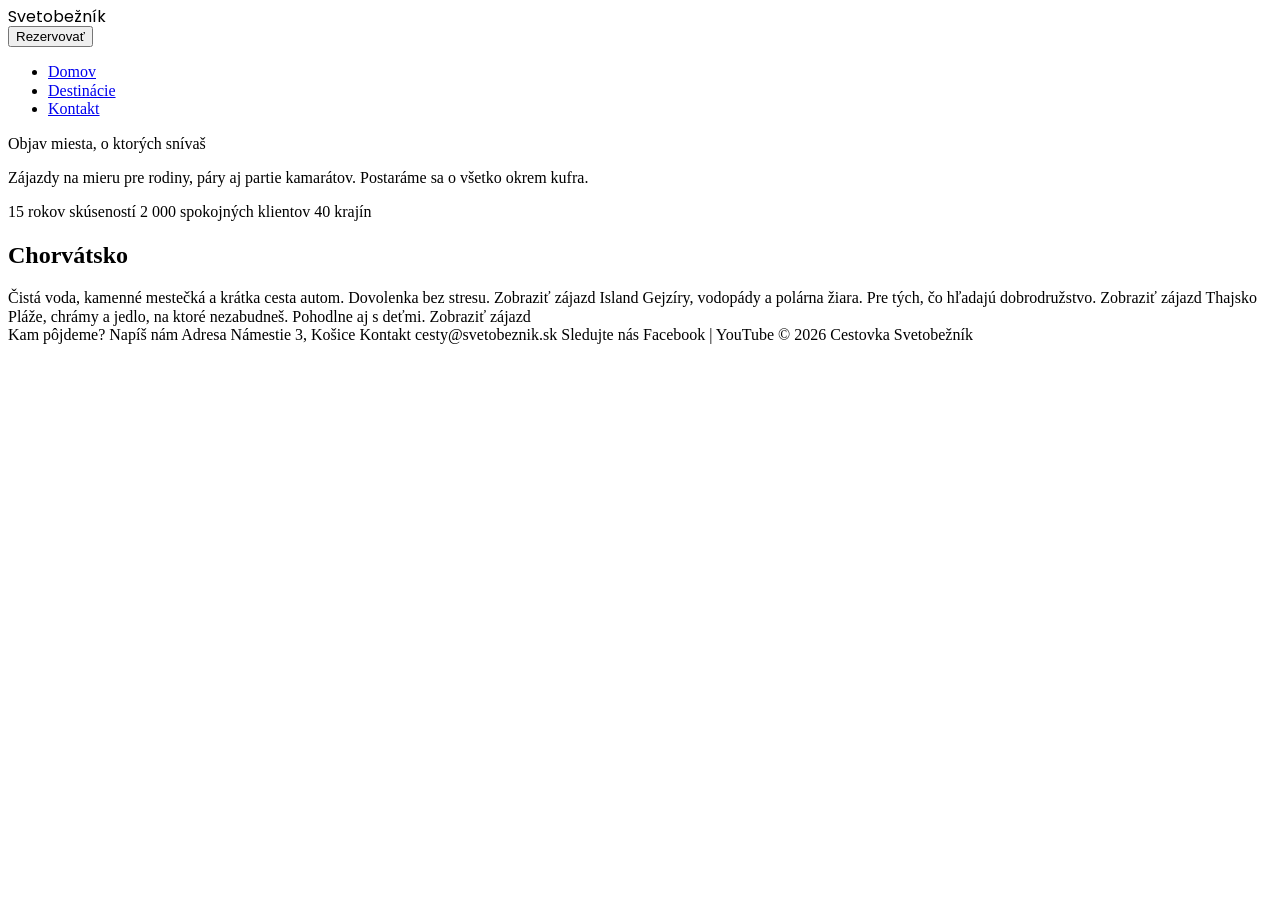
==== starter/index.html @ 5f1f6ad6 "pomenovanie sekcii" ====
<!DOCTYPE html>
<html lang="en">
<head>
    <meta charset="UTF-8">
    <meta name="viewport" content="width=device-width, initial-scale=1.0">
    <link rel="stylesheet" href="assets/css/normalize.css"> 
    <link rel="stylesheet" href="assets/css/style.css">
    <title>nechce sa mi</title>
</head>
<body>

    <header>
        <div class="Logo">Svetobežník</div>
        <button>Rezervovať</button>

        <nav>
            <ul>
                <li><a href="#">Domov</a></li>
                <li><a href="#">Destinácie</a></li>
                <li><a href="#">Kontakt</a></li>
            </ul>
        </nav>
    </header>

    <main>
        <section class="Miesta">
            Objav miesta, o ktorých snívaš
            <p>Zájazdy na mieru pre rodiny, páry aj partie kamarátov. Postaráme sa o všetko okrem kufra.</p>
        </section>

        <section class="Info">
            15
            rokov skúseností

            2 000
            spokojných klientov

            40
            krajín
        </section>

        <section class="Krajiny">
            <h2>Chorvátsko</h2>
            Čistá voda, kamenné mestečká a krátka cesta autom. Dovolenka bez stresu.
            Zobraziť zájazd

            Island
            Gejzíry, vodopády a polárna žiara. Pre tých, čo hľadajú dobrodružstvo.
            Zobraziť zájazd

            Thajsko
            Pláže, chrámy a jedlo, na ktoré nezabudneš. Pohodlne aj s deťmi.
            Zobraziť zájazd
        </section>

    </main>

    <footer>
        Kam pôjdeme?
        Napíš nám

        Adresa
        Námestie 3, Košice

        Kontakt
        cesty@svetobeznik.sk

        Sledujte nás

        Facebook |
        YouTube
        © 2026 Cestovka Svetobežník
    </footer>

</body>
</html>
---- starter/assets/css/style.css ----
@import url('https://fonts.googleapis.com/css2?family=Poppins:ital,wght@0,100;0,300;0,400;0,500;0,600;0,700;0,800;0,900;1,100;1,300;1,400;1,500;1,600;1,700;1,800;1,900&display=swap');
@import url('https://fonts.googleapis.com/css2?family=Merriweather:ital,opsz,wght@0,18..144,300..900;1,18..144,300..900&display=swap');

:root {
    --ocean: #087e78;
    --hlbka: #123b3a;
    --piesok: #f3faf7;
    --koral: #f5b544;
    --biela: hsla(0, 0%, 100%, 0.78)
}

.Logo {
    font-family: 'Poppins', sans-serif;
}
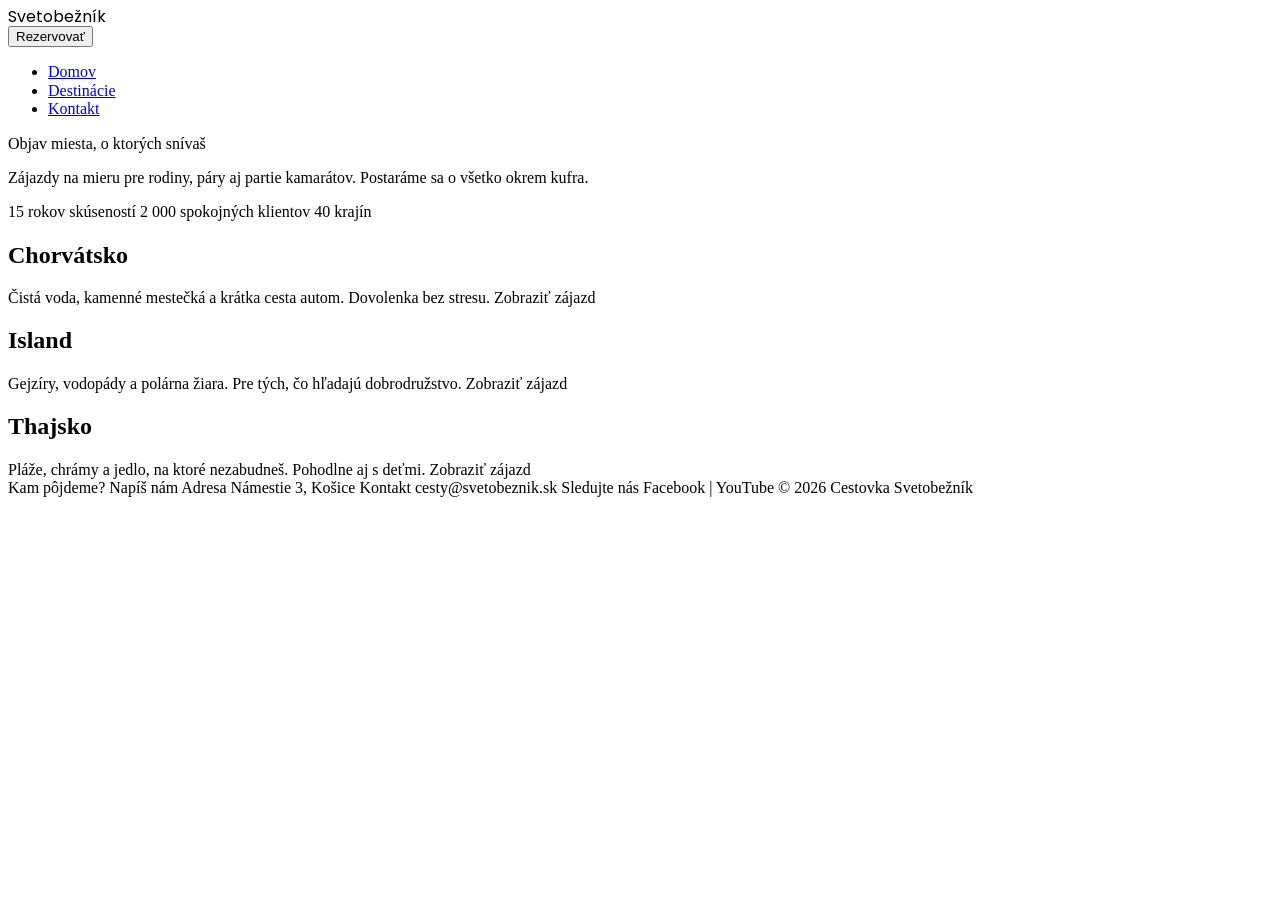
==== commit 51df9222: "h2 nadpisy miest" ====
--- a/starter/index.html
+++ b/starter/index.html
@@ -44,11 +44,11 @@
             Čistá voda, kamenné mestečká a krátka cesta autom. Dovolenka bez stresu.
             Zobraziť zájazd
 
-            Island
+            <h2>Island</h2>
             Gejzíry, vodopády a polárna žiara. Pre tých, čo hľadajú dobrodružstvo.
             Zobraziť zájazd
 
-            Thajsko
+            <h2>Thajsko</h2>
             Pláže, chrámy a jedlo, na ktoré nezabudneš. Pohodlne aj s deťmi.
             Zobraziť zájazd
         </section>
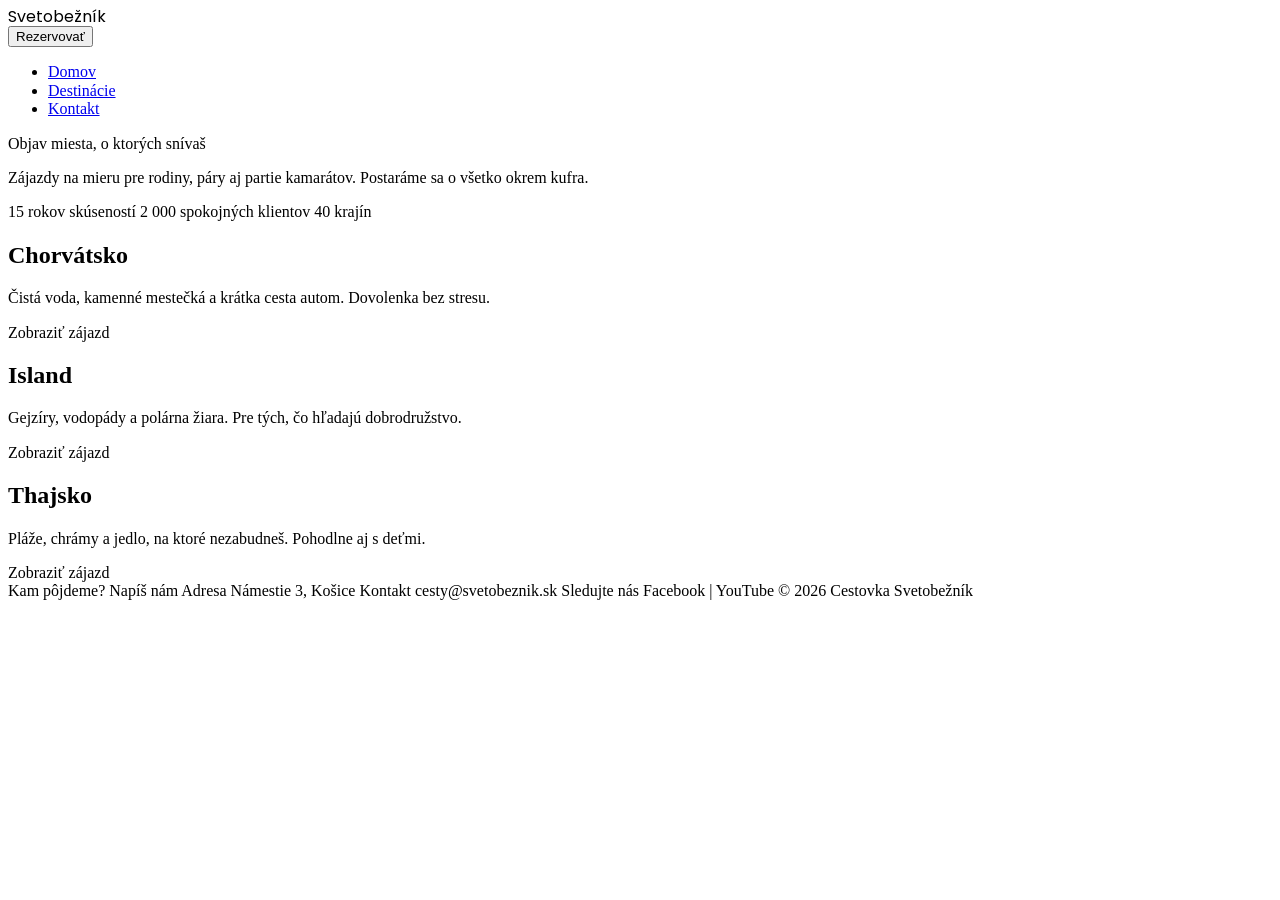
==== commit 77b6182c: "pridanie paragrafov" ====
--- a/starter/index.html
+++ b/starter/index.html
@@ -41,16 +41,23 @@
 
         <section class="Krajiny">
             <h2>Chorvátsko</h2>
-            Čistá voda, kamenné mestečká a krátka cesta autom. Dovolenka bez stresu.
+            
+            <p>Čistá voda, kamenné mestečká a krátka cesta autom. Dovolenka bez stresu.</p>
+            
             Zobraziť zájazd
 
             <h2>Island</h2>
-            Gejzíry, vodopády a polárna žiara. Pre tých, čo hľadajú dobrodružstvo.
+            
+            <p>Gejzíry, vodopády a polárna žiara. Pre tých, čo hľadajú dobrodružstvo.</p>
+
             Zobraziť zájazd
 
             <h2>Thajsko</h2>
-            Pláže, chrámy a jedlo, na ktoré nezabudneš. Pohodlne aj s deťmi.
+
+            <p>Pláže, chrámy a jedlo, na ktoré nezabudneš. Pohodlne aj s deťmi.</p>
+
             Zobraziť zájazd
+
         </section>
 
     </main>
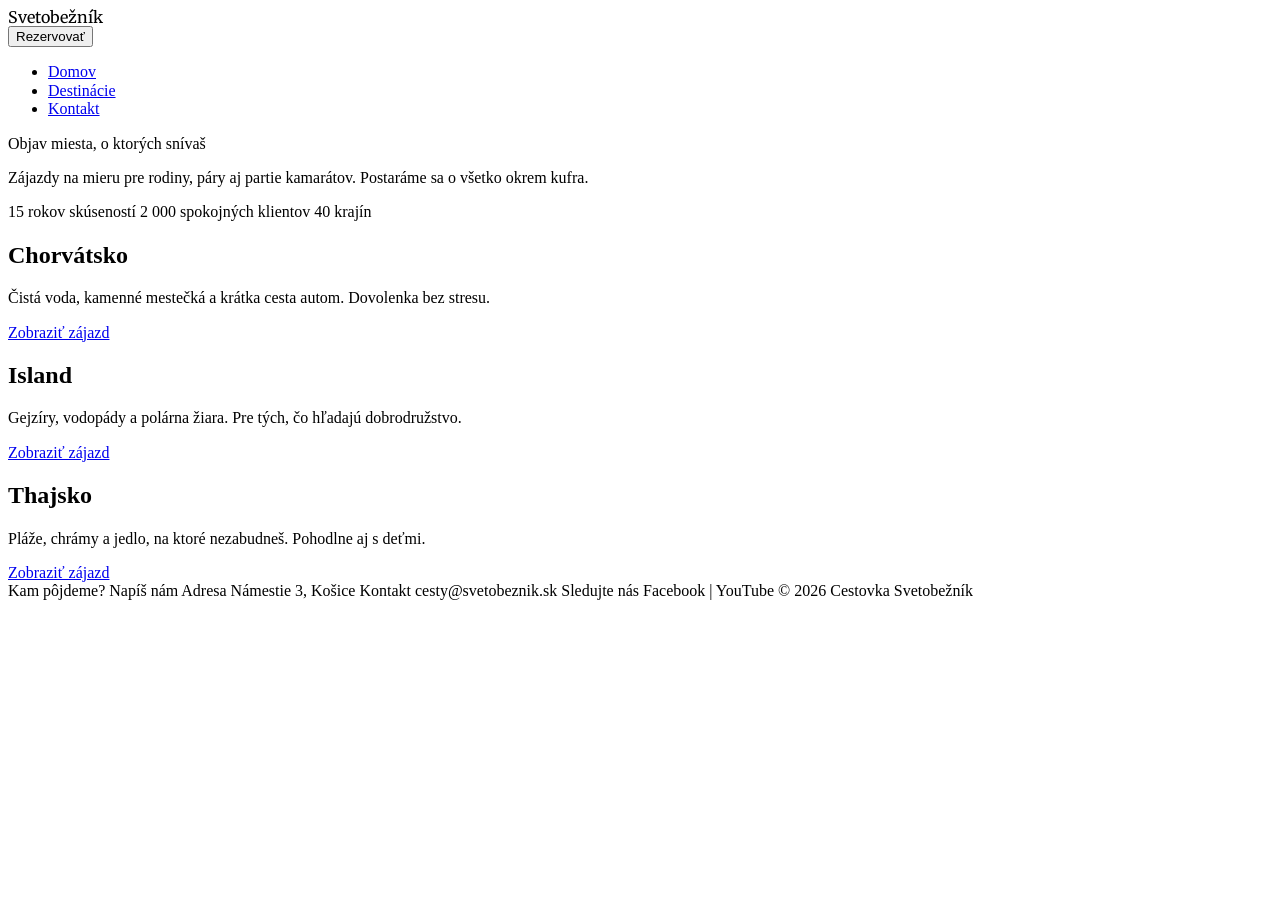
==== commit 57ad4541: "pridanie linkov v section krajiny" ====
--- a/starter/index.html
+++ b/starter/index.html
@@ -43,20 +43,20 @@
             <h2>Chorvátsko</h2>
             
             <p>Čistá voda, kamenné mestečká a krátka cesta autom. Dovolenka bez stresu.</p>
-            
-            Zobraziť zájazd
+
+            <a href="#">Zobraziť zájazd</a>
 
             <h2>Island</h2>
             
             <p>Gejzíry, vodopády a polárna žiara. Pre tých, čo hľadajú dobrodružstvo.</p>
 
-            Zobraziť zájazd
+            <a href="#">Zobraziť zájazd</a>
 
             <h2>Thajsko</h2>
 
             <p>Pláže, chrámy a jedlo, na ktoré nezabudneš. Pohodlne aj s deťmi.</p>
 
-            Zobraziť zájazd
+            <a href="#">Zobraziť zájazd</a>
 
         </section>
 
--- a/starter/assets/css/style.css
+++ b/starter/assets/css/style.css
@@ -10,5 +10,5 @@
 }
 
 .Logo {
-    font-family: 'Poppins', sans-serif;
+    font-family: 'Merriweather', sans-serif;
 }
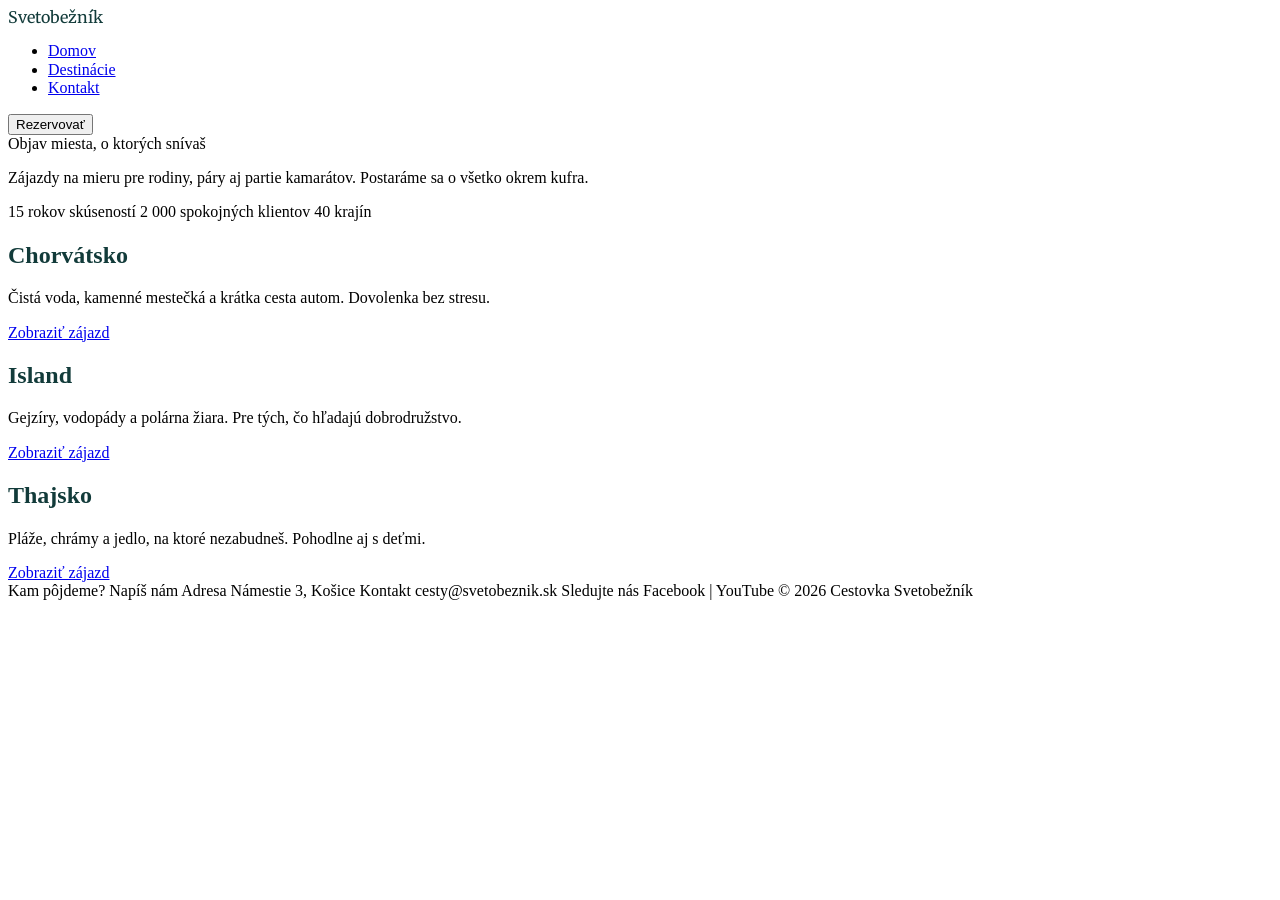
==== commit 5e24ce3d: "pridavanie farieb" ====
--- a/starter/index.html
+++ b/starter/index.html
@@ -11,7 +11,6 @@
 
     <header>
         <div class="Logo">Svetobežník</div>
-        <button>Rezervovať</button>
 
         <nav>
             <ul>
@@ -20,6 +19,9 @@
                 <li><a href="#">Kontakt</a></li>
             </ul>
         </nav>
+
+        <button>Rezervovať</button>
+        
     </header>
 
     <main>
--- a/starter/assets/css/style.css
+++ b/starter/assets/css/style.css
@@ -9,6 +9,15 @@
     --biela: hsla(0, 0%, 100%, 0.78)
 }
 
+header {
+    background-color: var(--biela)
+}
+
 .Logo {
     font-family: 'Merriweather', sans-serif;
+    color: var(--hlbka);
+}
+
+h2{
+    color: var(--hlbka);
 }
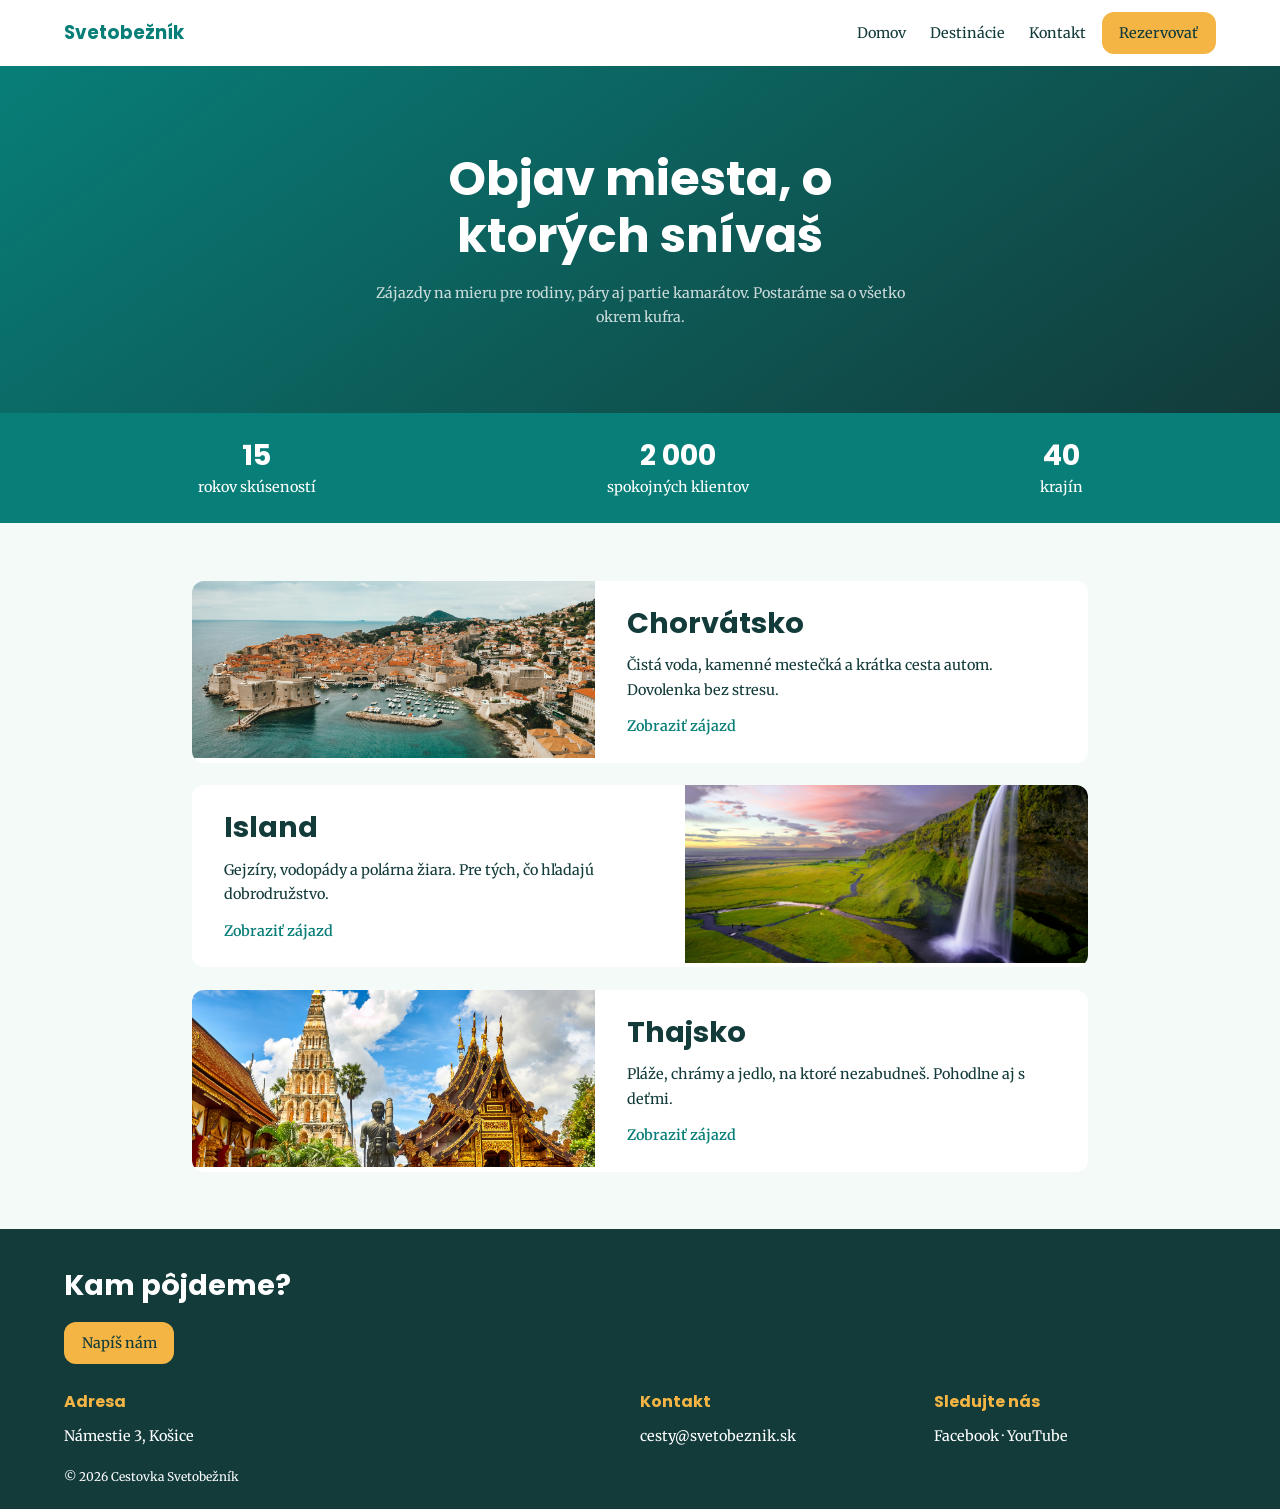
==== commit 49115f3c: "I did the desktop version" ====
--- a/starter/index.html
+++ b/starter/index.html
@@ -1,85 +1,112 @@
 <!DOCTYPE html>
-<html lang="en">
+<html lang="sk">
 <head>
     <meta charset="UTF-8">
     <meta name="viewport" content="width=device-width, initial-scale=1.0">
-    <link rel="stylesheet" href="assets/css/normalize.css"> 
+    <link rel="stylesheet" href="assets/css/normalize.css">
     <link rel="stylesheet" href="assets/css/style.css">
-    <title>nechce sa mi</title>
+    <title>Svetobežník | Dovolenka podľa vašich predstáv</title>
 </head>
 <body>
+    <header class="hlavicka" id="domov">
+        <a class="hlavicka__logo" href="#domov">Svetobežník</a>
 
-    <header>
-        <div class="Logo">Svetobežník</div>
-
-        <nav>
-            <ul>
-                <li><a href="#">Domov</a></li>
-                <li><a href="#">Destinácie</a></li>
-                <li><a href="#">Kontakt</a></li>
+        <nav class="navigacia" aria-label="Hlavná navigácia">
+            <ul class="navigacia__zoznam">
+                <li><a href="#domov">Domov</a></li>
+                <li><a href="#destinacie">Destinácie</a></li>
+                <li><a href="#kontakt">Kontakt</a></li>
             </ul>
         </nav>
 
-        <button>Rezervovať</button>
-        
+        <a class="tlacidlo" href="#kontakt">Rezervovať</a>
     </header>
 
     <main>
-        <section class="Miesta">
-            Objav miesta, o ktorých snívaš
-            <p>Zájazdy na mieru pre rodiny, páry aj partie kamarátov. Postaráme sa o všetko okrem kufra.</p>
+        <section class="uvod" aria-labelledby="uvod-nadpis">
+            <div class="uvod__obsah">
+                <h1 id="uvod-nadpis">Objav miesta, o ktorých snívaš</h1>
+                <p>Zájazdy na mieru pre rodiny, páry aj partie kamarátov. Postaráme sa o všetko okrem kufra.</p>
+            </div>
         </section>
 
-        <section class="Info">
-            15
-            rokov skúseností
-
-            2 000
-            spokojných klientov
-
-            40
-            krajín
+        <section class="statistiky" aria-label="Naše skúsenosti">
+            <div class="statistiky__polozka">
+                <strong>15</strong>
+                <span>rokov skúseností</span>
+            </div>
+            <div class="statistiky__polozka">
+                <strong>2 000</strong>
+                <span>spokojných klientov</span>
+            </div>
+            <div class="statistiky__polozka">
+                <strong>40</strong>
+                <span>krajín</span>
+            </div>
         </section>
 
-        <section class="Krajiny">
-            <h2>Chorvátsko</h2>
-            
-            <p>Čistá voda, kamenné mestečká a krátka cesta autom. Dovolenka bez stresu.</p>
+        <section class="destinacie" id="destinacie" aria-label="Obľúbené destinácie">
+            <article class="destinacia">
+                <img
+                    class="destinacia__obrazok"
+                    src="assets/images/spencer-davis-fWtJvFqyUQQ-unsplash.jpg"
+                    alt="Pohľad na historické mesto Dubrovník a jeho prístav"
+                >
+                <div class="destinacia__obsah">
+                    <h2>Chorvátsko</h2>
+                    <p>Čistá voda, kamenné mestečká a krátka cesta autom. Dovolenka bez stresu.</p>
+                    <a href="#kontakt">Zobraziť zájazd</a>
+                </div>
+            </article>
 
-            <a href="#">Zobraziť zájazd</a>
+            <article class="destinacia">
+                <img
+                    class="destinacia__obrazok"
+                    src="assets/images/robert-lukeman-zNN6ubHmruI-unsplash.jpg"
+                    alt="Vodopád a zelená krajina na Islande pri západe slnka"
+                >
+                <div class="destinacia__obsah">
+                    <h2>Island</h2>
+                    <p>Gejzíry, vodopády a polárna žiara. Pre tých, čo hľadajú dobrodružstvo.</p>
+                    <a href="#kontakt">Zobraziť zájazd</a>
+                </div>
+            </article>
 
-            <h2>Island</h2>
-            
-            <p>Gejzíry, vodopády a polárna žiara. Pre tých, čo hľadajú dobrodružstvo.</p>
-
-            <a href="#">Zobraziť zájazd</a>
-
-            <h2>Thajsko</h2>
-
-            <p>Pláže, chrámy a jedlo, na ktoré nezabudneš. Pohodlne aj s deťmi.</p>
-
-            <a href="#">Zobraziť zájazd</a>
-
+            <article class="destinacia">
+                <img
+                    class="destinacia__obrazok"
+                    src="assets/images/mathew-schwartz-gsllxmVO4HQ-unsplash.jpg"
+                    alt="Zlaté budhistické chrámy v Thajsku"
+                >
+                <div class="destinacia__obsah">
+                    <h2>Thajsko</h2>
+                    <p>Pláže, chrámy a jedlo, na ktoré nezabudneš. Pohodlne aj s deťmi.</p>
+                    <a href="#kontakt">Zobraziť zájazd</a>
+                </div>
+            </article>
         </section>
-
     </main>
 
-    <footer>
-        Kam pôjdeme?
-        Napíš nám
+    <footer class="paticka" id="kontakt">
+        <h2>Kam pôjdeme?</h2>
+        <a class="tlacidlo paticka__tlacidlo" href="mailto:cesty@svetobeznik.sk">Napíš nám</a>
 
-        Adresa
-        Námestie 3, Košice
+        <div class="paticka__informacie">
+            <section>
+                <h3>Adresa</h3>
+                <p>Námestie 3, Košice</p>
+            </section>
+            <section>
+                <h3>Kontakt</h3>
+                <p><a href="mailto:cesty@svetobeznik.sk">cesty@svetobeznik.sk</a></p>
+            </section>
+            <section>
+                <h3>Sledujte nás</h3>
+                <p>Facebook · YouTube</p>
+            </section>
+        </div>
 
-        Kontakt
-        cesty@svetobeznik.sk
-
-        Sledujte nás
-
-        Facebook |
-        YouTube
-        © 2026 Cestovka Svetobežník
+        <small>© 2026 Cestovka Svetobežník</small>
     </footer>
-
 </body>
-</html>+</html>
--- a/starter/assets/css/style.css
+++ b/starter/assets/css/style.css
@@ -1,23 +1,275 @@
-@import url('https://fonts.googleapis.com/css2?family=Poppins:ital,wght@0,100;0,300;0,400;0,500;0,600;0,700;0,800;0,900;1,100;1,300;1,400;1,500;1,600;1,700;1,800;1,900&display=swap');
-@import url('https://fonts.googleapis.com/css2?family=Merriweather:ital,opsz,wght@0,18..144,300..900;1,18..144,300..900&display=swap');
+@import url('https://fonts.googleapis.com/css2?family=Poppins:wght@300;400;500;600;700&family=Merriweather:wght@400;700&display=swap');
 
 :root {
     --ocean: #087e78;
     --hlbka: #123b3a;
     --piesok: #f3faf7;
     --koral: #f5b544;
-    --biela: hsla(0, 0%, 100%, 0.78)
-}
-
-header {
-    background-color: var(--biela)
-}
-
-.Logo {
-    font-family: 'Merriweather', sans-serif;
+    --biela-priesvit: hsla(0, 0%, 100%, 0.78);
+}
+
+* {
+    box-sizing: border-box;
+}
+
+html {
+    scroll-behavior: smooth;
+}
+
+body {
+    margin: 0;
+    background: var(--piesok);
     color: var(--hlbka);
-}
-
-h2{
+    font-family: 'Merriweather', serif;
+    font-size: 0.9rem;
+    line-height: 1.7;
+}
+
+h1,
+h2,
+h3,
+.hlavicka__logo {
+    font-family: 'Poppins', sans-serif;
+}
+
+.hlavicka {
+    display: flex;
+    flex-wrap: wrap;
+    align-items: center;
+    gap: 0.6rem 1rem;
+    padding: 0.75rem 5%;
+    background: #fff;
+}
+
+.hlavicka__logo {
+    color: var(--ocean);
+    font-size: 1.15rem;
+    font-weight: 700;
+    text-decoration: none;
+}
+
+.navigacia {
+    order: 3;
+    width: 100%;
+}
+
+.navigacia__zoznam {
+    display: flex;
+    justify-content: center;
+    gap: 1.25rem;
+    margin: 0;
+    padding: 0;
+    list-style: none;
+}
+
+.navigacia a,
+.paticka a:not(.tlacidlo) {
+    color: inherit;
+    text-decoration: none;
+}
+
+.tlacidlo {
+    display: inline-block;
+    padding: 0.55rem 1.1rem;
+    border-radius: 0.75rem;
+    background: var(--koral);
     color: var(--hlbka);
-}+    font-weight: 500;
+    text-decoration: none;
+    transition: background-color 0.2s ease, transform 0.2s ease;
+}
+
+.tlacidlo:hover {
+    transform: translateY(-0.1rem);
+    background: #ffc65d;
+}
+
+.navigacia a:hover,
+.destinacia__obsah a:hover,
+.paticka a:not(.tlacidlo):hover {
+    color: var(--ocean);
+}
+
+.uvod {
+    display: grid;
+    min-height: 20rem;
+    padding: 3rem 5%;
+    place-items: center;
+    background: linear-gradient(145deg, var(--ocean), var(--hlbka));
+    color: #fff;
+    text-align: center;
+}
+
+.uvod__obsah {
+    max-width: 35rem;
+}
+
+.uvod h1 {
+    margin: 0 0 1rem;
+    font-size: clamp(2rem, 6vw, 3rem);
+    line-height: 1.2;
+}
+
+.uvod p {
+    margin: 0;
+    color: var(--biela-priesvit);
+}
+
+.statistiky {
+    display: flex;
+    flex-direction: column;
+    gap: 1.5rem;
+    padding: 1.5rem 5%;
+    background: var(--ocean);
+    color: #fff;
+    text-align: center;
+}
+
+.statistiky__polozka {
+    display: flex;
+    flex-direction: column;
+}
+
+.statistiky strong {
+    font-family: 'Poppins', sans-serif;
+    font-size: 1.8rem;
+    line-height: 1.3;
+}
+
+.destinacie {
+    display: grid;
+    gap: 1.25rem;
+    padding: 3rem 5%;
+}
+
+.destinacia {
+    overflow: hidden;
+    border-radius: 0.75rem;
+    background: #fff;
+}
+
+.destinacia__obrazok {
+    display: block;
+    width: 100%;
+    height: 13rem;
+    object-fit: cover;
+}
+
+.destinacia__obsah {
+    padding: 1.25rem 1.5rem 1.5rem;
+}
+
+.destinacia h2 {
+    margin: 0 0 0.7rem;
+    font-size: 1.8rem;
+    line-height: 1.3;
+}
+
+.destinacia p {
+    margin: 0 0 0.75rem;
+}
+
+.destinacia__obsah a {
+    color: var(--ocean);
+    font-weight: 600;
+    text-decoration: none;
+}
+
+.paticka {
+    padding: 2rem 5% 1.25rem;
+    background: var(--hlbka);
+    color: #fff;
+}
+
+.paticka > h2 {
+    margin: 0 0 0.75rem;
+    font-size: 1.8rem;
+}
+
+.paticka__tlacidlo {
+    margin-bottom: 1rem;
+}
+
+.paticka__informacie {
+    display: grid;
+    gap: 0.75rem;
+    margin: 0.5rem 0 1rem;
+}
+
+.paticka__informacie h3 {
+    margin: 0 0 0.5rem;
+    color: var(--koral);
+    font-size: 1rem;
+}
+
+.paticka__informacie p {
+    margin: 0;
+}
+
+.paticka small {
+    font-size: 0.75rem;
+}
+
+@media (min-width: 37.5em) {
+    .hlavicka {
+        flex-wrap: nowrap;
+    }
+
+    .navigacia {
+        order: 0;
+        width: auto;
+        margin-left: auto;
+    }
+
+    .navigacia__zoznam {
+        gap: 1.5rem;
+    }
+
+    .statistiky {
+        flex-direction: row;
+        justify-content: space-around;
+    }
+
+    .paticka__informacie {
+        grid-template-columns: repeat(2, 1fr);
+    }
+
+}
+
+@media (min-width: 56.25em) {
+    .uvod {
+        min-height: 21.7rem;
+    }
+
+    .destinacie {
+        width: 84%;
+        max-width: 56rem;
+        gap: 1.4rem;
+        margin: 0 auto;
+        padding: 3.6rem 0;
+    }
+
+    .destinacia {
+        display: flex;
+        min-height: 11.1rem;
+    }
+
+    .destinacia:nth-child(even) {
+        flex-direction: row-reverse;
+    }
+
+    .destinacia__obrazok {
+        flex: 0 0 45%;
+        width: 45%;
+        height: 11.1rem;
+    }
+
+    .destinacia__obsah {
+        align-self: center;
+        padding: 1.5rem 2rem;
+    }
+
+    .paticka__informacie {
+        grid-template-columns: 2fr 1fr 1fr;
+    }
+}
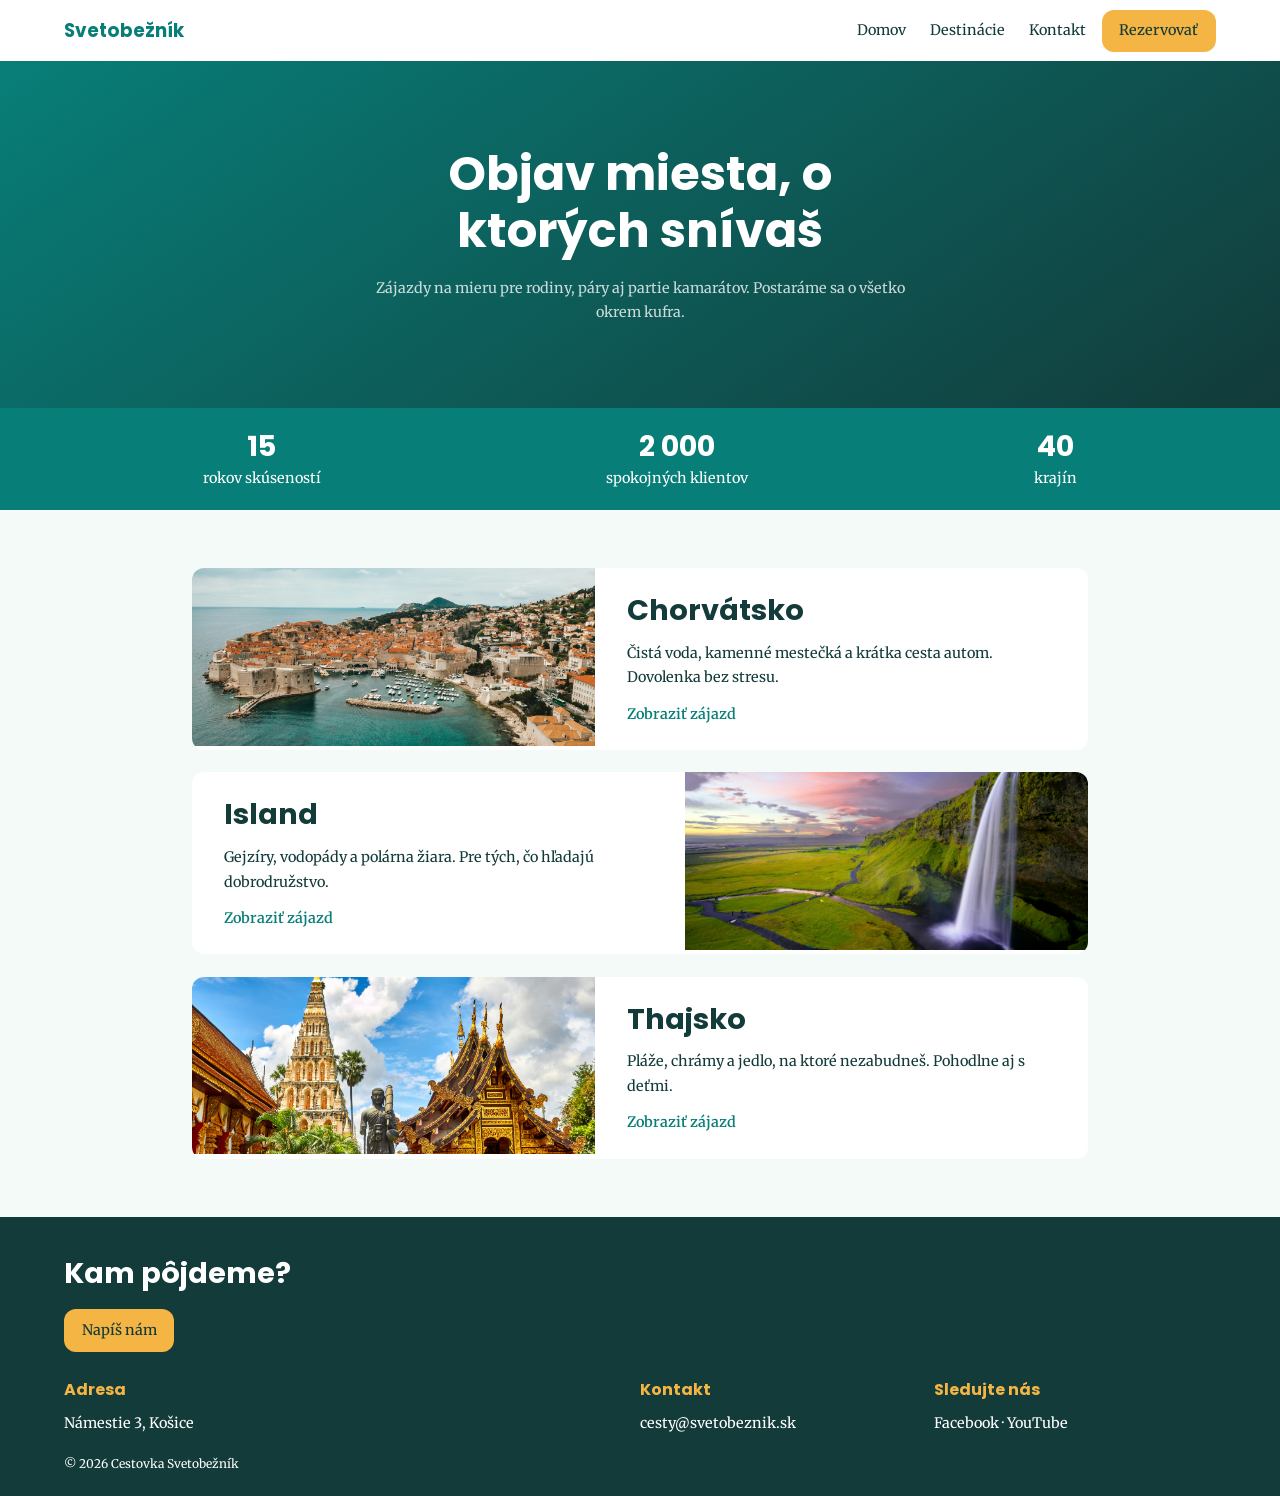
==== commit c966705b: "menšie upravy" ====
--- a/starter/index.html
+++ b/starter/index.html
@@ -5,7 +5,8 @@
     <meta name="viewport" content="width=device-width, initial-scale=1.0">
     <link rel="stylesheet" href="assets/css/normalize.css">
     <link rel="stylesheet" href="assets/css/style.css">
-    <title>Svetobežník | Dovolenka podľa vašich predstáv</title>
+    <title>Dovolenka_Frinková</title>
+
 </head>
 <body>
     <header class="hlavicka" id="domov">
@@ -31,63 +32,79 @@
         </section>
 
         <section class="statistiky" aria-label="Naše skúsenosti">
+
             <div class="statistiky__polozka">
                 <strong>15</strong>
                 <span>rokov skúseností</span>
             </div>
+
             <div class="statistiky__polozka">
                 <strong>2 000</strong>
                 <span>spokojných klientov</span>
             </div>
+
             <div class="statistiky__polozka">
                 <strong>40</strong>
                 <span>krajín</span>
             </div>
+
         </section>
 
         <section class="destinacie" id="destinacie" aria-label="Obľúbené destinácie">
+
             <article class="destinacia">
+
                 <img
                     class="destinacia__obrazok"
                     src="assets/images/spencer-davis-fWtJvFqyUQQ-unsplash.jpg"
                     alt="Pohľad na historické mesto Dubrovník a jeho prístav"
                 >
+
                 <div class="destinacia__obsah">
                     <h2>Chorvátsko</h2>
                     <p>Čistá voda, kamenné mestečká a krátka cesta autom. Dovolenka bez stresu.</p>
                     <a href="#kontakt">Zobraziť zájazd</a>
                 </div>
+
             </article>
 
             <article class="destinacia">
+
                 <img
                     class="destinacia__obrazok"
                     src="assets/images/robert-lukeman-zNN6ubHmruI-unsplash.jpg"
                     alt="Vodopád a zelená krajina na Islande pri západe slnka"
                 >
+
                 <div class="destinacia__obsah">
                     <h2>Island</h2>
                     <p>Gejzíry, vodopády a polárna žiara. Pre tých, čo hľadajú dobrodružstvo.</p>
                     <a href="#kontakt">Zobraziť zájazd</a>
                 </div>
+
             </article>
 
             <article class="destinacia">
+
                 <img
                     class="destinacia__obrazok"
                     src="assets/images/mathew-schwartz-gsllxmVO4HQ-unsplash.jpg"
                     alt="Zlaté budhistické chrámy v Thajsku"
                 >
+
                 <div class="destinacia__obsah">
                     <h2>Thajsko</h2>
                     <p>Pláže, chrámy a jedlo, na ktoré nezabudneš. Pohodlne aj s deťmi.</p>
                     <a href="#kontakt">Zobraziť zájazd</a>
                 </div>
+
             </article>
+
         </section>
     </main>
 
     <footer class="paticka" id="kontakt">
+        
         <h2>Kam pôjdeme?</h2>
         <a class="tlacidlo paticka__tlacidlo" href="mailto:cesty@svetobeznik.sk">Napíš nám</a>
 
--- a/starter/assets/css/style.css
+++ b/starter/assets/css/style.css
@@ -36,8 +36,8 @@
     display: flex;
     flex-wrap: wrap;
     align-items: center;
-    gap: 0.6rem 1rem;
-    padding: 0.75rem 5%;
+    gap: 0.25rem 1rem;
+    padding: 0.6rem 5%;
     background: #fff;
 }
 
@@ -55,7 +55,7 @@
 
 .navigacia__zoznam {
     display: flex;
-    justify-content: center;
+    justify-content: flex-start;
     gap: 1.25rem;
     margin: 0;
     padding: 0;
@@ -79,6 +79,10 @@
     transition: background-color 0.2s ease, transform 0.2s ease;
 }
 
+.hlavicka > .tlacidlo {
+    margin-left: auto;
+}
+
 .tlacidlo:hover {
     transform: translateY(-0.1rem);
     background: #ffc65d;
@@ -92,8 +96,8 @@
 
 .uvod {
     display: grid;
-    min-height: 20rem;
-    padding: 3rem 5%;
+    min-height: 11.5rem;
+    padding: 2rem 5%;
     place-items: center;
     background: linear-gradient(145deg, var(--ocean), var(--hlbka));
     color: #fff;
@@ -106,7 +110,7 @@
 
 .uvod h1 {
     margin: 0 0 1rem;
-    font-size: clamp(2rem, 6vw, 3rem);
+    font-size: clamp(1.35rem, 4.4vw, 2.1rem);
     line-height: 1.2;
 }
 
@@ -117,9 +121,10 @@
 
 .statistiky {
     display: flex;
-    flex-direction: column;
-    gap: 1.5rem;
-    padding: 1.5rem 5%;
+    flex-direction: row;
+    justify-content: space-around;
+    gap: 0.5rem;
+    padding: 1.25rem 5%;
     background: var(--ocean);
     color: #fff;
     text-align: center;
@@ -138,8 +143,8 @@
 
 .destinacie {
     display: grid;
-    gap: 1.25rem;
-    padding: 3rem 5%;
+    gap: 1.5rem;
+    padding: 2.25rem 5%;
 }
 
 .destinacia {
@@ -151,17 +156,18 @@
 .destinacia__obrazok {
     display: block;
     width: 100%;
-    height: 13rem;
+    height: auto;
+    aspect-ratio: 1.6;
     object-fit: cover;
 }
 
 .destinacia__obsah {
-    padding: 1.25rem 1.5rem 1.5rem;
+    padding: 1rem 1.1rem 1.2rem;
 }
 
 .destinacia h2 {
     margin: 0 0 0.7rem;
-    font-size: 1.8rem;
+    font-size: 1.4rem;
     line-height: 1.3;
 }
 
@@ -183,7 +189,7 @@
 
 .paticka > h2 {
     margin: 0 0 0.75rem;
-    font-size: 1.8rem;
+    font-size: 1.5rem;
 }
 
 .paticka__tlacidlo {
@@ -192,6 +198,7 @@
 
 .paticka__informacie {
     display: grid;
+    grid-template-columns: repeat(2, minmax(0, 1fr));
     gap: 0.75rem;
     margin: 0.5rem 0 1rem;
 }
@@ -211,8 +218,18 @@
 }
 
 @media (min-width: 37.5em) {
+    .paticka__informacie {
+        grid-template-columns: repeat(2, 1fr);
+    }
+}
+
+@media (min-width: 56.25em) {
     .hlavicka {
         flex-wrap: nowrap;
+    }
+
+    .hlavicka > .tlacidlo {
+        margin-left: 0;
     }
 
     .navigacia {
@@ -225,20 +242,12 @@
         gap: 1.5rem;
     }
 
-    .statistiky {
-        flex-direction: row;
-        justify-content: space-around;
-    }
-
-    .paticka__informacie {
-        grid-template-columns: repeat(2, 1fr);
-    }
-
-}
-
-@media (min-width: 56.25em) {
     .uvod {
         min-height: 21.7rem;
+    }
+
+    .uvod h1 {
+        font-size: 3rem;
     }
 
     .destinacie {
@@ -269,6 +278,11 @@
         padding: 1.5rem 2rem;
     }
 
+    .destinacia h2,
+    .paticka > h2 {
+        font-size: 1.8rem;
+    }
+
     .paticka__informacie {
         grid-template-columns: 2fr 1fr 1fr;
     }
